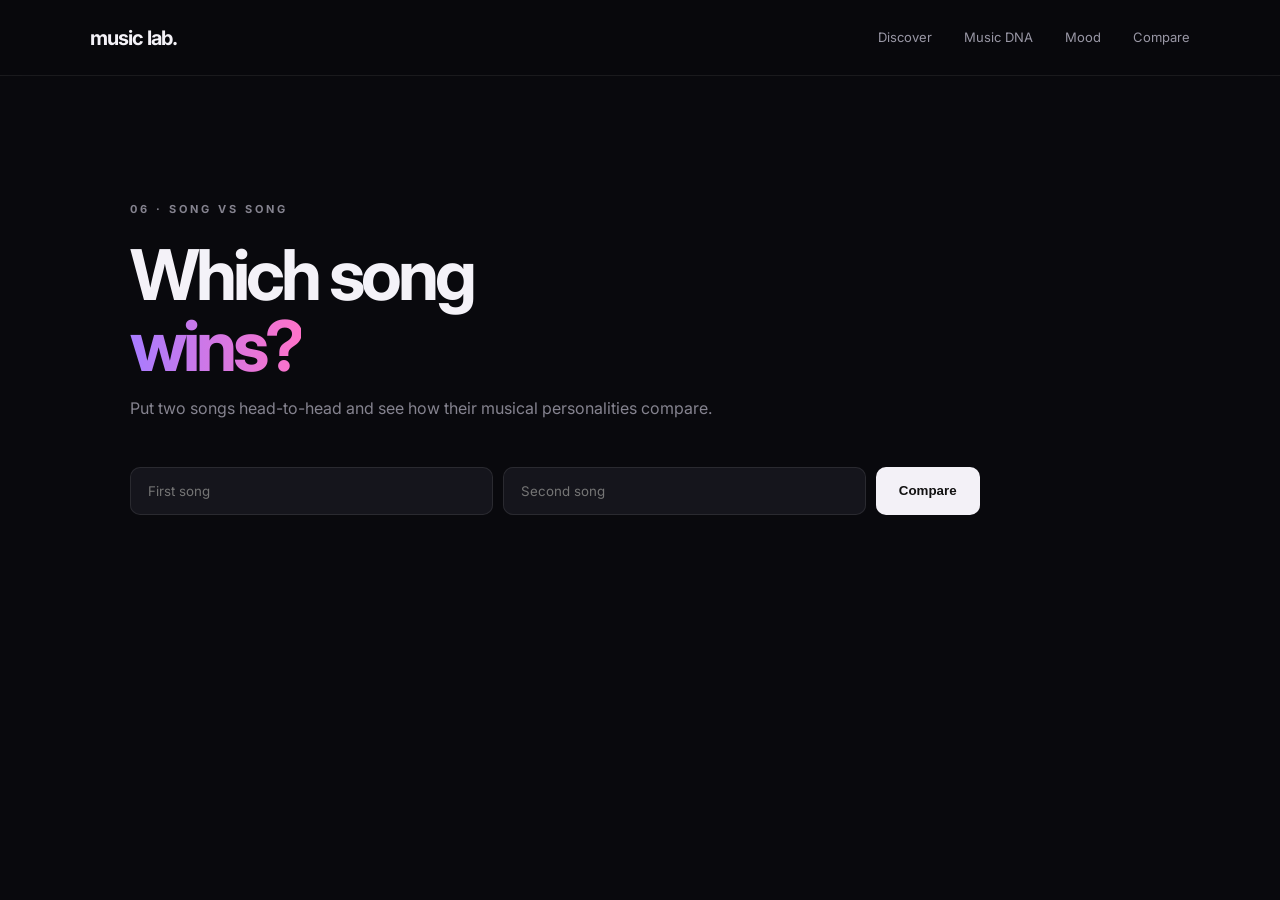
==== frontend/compare.html @ 69a94ea1 "first commit" ====
<!DOCTYPE html>
<html lang="en">
<head>
<meta charset="UTF-8">
<meta name="viewport" content="width=device-width,initial-scale=1">
<title>Song vs Song · Music Lab</title>
<link rel="preconnect" href="https://fonts.googleapis.com">
<link rel="preconnect" href="https://fonts.gstatic.com" crossorigin>
<link href="https://fonts.googleapis.com/css2?family=Inter:wght@400;500;600;700;800&display=swap" rel="stylesheet">
<link rel="stylesheet" href="styles.css">
</head>
<body>

<nav class="navbar">
<a href="index.html" class="logo">music lab.</a>
<div class="nav-links">
<a href="recommendations.html">Discover</a>
<a href="dna.html">Music DNA</a>
<a href="mood.html">Mood</a>
<a href="compare.html">Compare</a>
</div>
</nav>

<main>
<section class="compare-section">
<div class="page-header">
<p class="eyebrow">06 · SONG VS SONG</p>
<h1>Which song<br><span>wins?</span></h1>
<p>Put two songs head-to-head and see how their musical personalities compare.</p>
</div>

<div class="compare-inputs">
<input id="song1" type="text" placeholder="First song">
<input id="song2" type="text" placeholder="Second song">
<button onclick="compareSongs()">Compare</button>
</div>

<div id="compareResults" class="compare-result"></div>
</section>
</main>

<script src="script.js"></script>
</body>
</html>
---- frontend/styles.css ----
*{margin:0;padding:0;box-sizing:border-box}
html{scroll-behavior:smooth}
body{font-family:Inter,Arial,sans-serif;background:#09090d;color:#f4f2f8;line-height:1.6}
a{text-decoration:none;color:inherit}
.navbar{height:76px;display:flex;align-items:center;justify-content:space-between;padding:0 7%;border-bottom:1px solid rgba(255,255,255,.07);position:sticky;top:0;background:rgba(9,9,13,.88);backdrop-filter:blur(20px);z-index:10}
.logo{font-size:20px;font-weight:700;letter-spacing:-1px}
.nav-links{display:flex;gap:32px;font-size:13px;color:#9997a5}
.nav-links a:hover{color:#fff}
.hero{min-height:700px;padding:100px 7%;display:flex;align-items:center;justify-content:space-between;overflow:hidden}
.hero-content{max-width:680px}
.eyebrow{font-size:11px;letter-spacing:3px;color:#a77cff;font-weight:700;margin-bottom:20px}
h1{font-size:clamp(48px,7vw,86px);line-height:1.02;letter-spacing:-5px}
h1 span,h2 span{background:linear-gradient(90deg,#a77cff,#ff72c9);-webkit-background-clip:text;color:transparent}
.hero-text{max-width:560px;color:#92909d;margin:28px 0;font-size:16px}
.hero-button,.primary-btn{display:inline-flex;padding:13px 21px;border-radius:10px;background:#f4f2f8;color:#111;font-size:13px;font-weight:700;transition:.2s}
.hero-button:hover,.primary-btn:hover{transform:translateY(-2px)}
.hero-visual{width:420px;height:420px;position:relative;display:flex;align-items:center;justify-content:center}
.music-circle{width:190px;height:190px;border-radius:50%;background:linear-gradient(135deg,#a77cff,#ff72c9);display:flex;align-items:center;justify-content:center;box-shadow:0 0 100px rgba(167,124,255,.3)}
.circle-inner{width:145px;height:145px;border-radius:50%;background:#111117;display:flex;align-items:center;justify-content:center;font-size:60px}
.orbit{position:absolute;border:1px solid rgba(167,124,255,.25);border-radius:50%}
.orbit-one{width:310px;height:310px}
.orbit-two{width:410px;height:410px}
.floating-card{position:absolute;background:#17171e;border:1px solid rgba(255,255,255,.09);padding:9px 14px;border-radius:9px;font-size:11px;color:#c6c3d0}
.card-one{top:60px;right:0}
.card-two{bottom:75px;left:0}
.card-three{bottom:25px;right:20px}
.stats{display:grid;grid-template-columns:repeat(4,1fr);border-top:1px solid rgba(255,255,255,.07);border-bottom:1px solid rgba(255,255,255,.07);padding:28px 7%}
.stat{display:flex;flex-direction:column;align-items:center}
.stat strong{font-size:26px}
.stat span{font-size:11px;color:#777580}
.features,.discover,.dna-section,.mood-section,.gems-section,.evolution-section,.compare-section,.about{padding:110px 7%}
.section-heading{max-width:700px;margin-bottom:50px}
.section-heading h2,h2{font-size:clamp(32px,4vw,52px);letter-spacing:-2px;line-height:1.1}
.section-heading>p:last-child,.about>p:last-child{color:#85838f;margin-top:15px}
.feature-grid{display:grid;grid-template-columns:repeat(3,1fr);gap:14px}
.feature-card{padding:28px;border:1px solid rgba(255,255,255,.07);background:#0f0f15;border-radius:15px;min-height:230px;transition:.25s}
.feature-card:hover{transform:translateY(-5px);border-color:rgba(167,124,255,.35)}
.feature-number{font-size:11px;color:#686672}
.feature-icon{font-size:25px;margin:30px 0 12px;color:#b184ff}
.feature-card h3{font-size:16px}
.feature-card p{font-size:13px;color:#7e7c88;margin-top:8px}
.discover{background:#0d0d13}
.discover-box{max-width:900px;margin:auto}
.discover-box>p{color:#83818e;margin:12px 0 30px}
.search-box,.compare-inputs{display:flex;gap:10px}
.search-box input,.compare-inputs input{flex:1;background:#15151c;border:1px solid rgba(255,255,255,.09);border-radius:10px;padding:15px 17px;color:#fff;outline:none;font-family:inherit}
.search-box input:focus,.compare-inputs input:focus{border-color:#9d73ff}
.search-box button,.compare-inputs button,.mood-buttons button{border:0;background:#f3f1f7;color:#111;border-radius:10px;padding:0 23px;font-weight:700;cursor:pointer}
.results{margin-top:30px}
.result{display:flex;align-items:center;justify-content:space-between;padding:19px 5px;border-bottom:1px solid rgba(255,255,255,.07)}
.result:hover{background:rgba(255,255,255,.025);padding-left:12px;padding-right:12px;border-radius:9px}
.result strong{display:block;font-size:14px}
.result-info span{font-size:12px;color:#777580}
.result-score{color:#a77cff;font-size:12px;font-weight:700}
.dna-section{background:#0a0a0f}
.dna-search{display:flex;gap:10px;max-width:700px;margin:30px 0}
.dna-search input{flex:1;background:#15151c;border:1px solid rgba(255,255,255,.09);border-radius:10px;padding:15px;color:#fff}
.dna-search button{padding:0 23px;border:0;border-radius:10px;font-weight:700}
.dna-grid{display:grid;grid-template-columns:repeat(4,1fr);gap:12px;max-width:1000px}
.dna-card{background:#121219;border:1px solid rgba(255,255,255,.07);padding:22px;border-radius:13px}
.dna-card span{display:block;color:#777580;font-size:12px}
.dna-card strong{font-size:27px;display:block;margin:8px 0}
.dna-bar{height:4px;background:#292830;border-radius:5px;overflow:hidden}
.dna-bar div{height:100%;background:linear-gradient(90deg,#a77cff,#ff72c9)}
.mood-buttons{display:flex;flex-wrap:wrap;gap:10px;margin:35px 0}
.mood-buttons button{padding:12px 18px;cursor:pointer}
.mood-buttons button:hover{background:#a77cff;color:#fff}
.gems-section,.evolution-section,.compare-section{max-width:1200px;margin:auto}
.page-header{max-width:700px;margin-bottom:45px}
.page-header h1{font-size:clamp(42px,6vw,70px);letter-spacing:-4px}
.page-header p{color:#85838f;margin-top:15px}
.table{width:100%;border-collapse:collapse;margin-top:30px}
.table th,.table td{text-align:left;padding:16px;border-bottom:1px solid rgba(255,255,255,.07);font-size:13px}
.table th{color:#777580;font-size:11px;text-transform:uppercase;letter-spacing:1px}
.compare-inputs{max-width:850px;margin:30px 0}
.compare-result{margin-top:40px}
.compare-header{display:grid;grid-template-columns:1fr 1fr;gap:14px}
.compare-song{background:#121219;padding:25px;border-radius:14px;border:1px solid rgba(255,255,255,.07)}
.compare-song h3{font-size:20px}
.compare-song p{font-size:12px;color:#777580}
.compare-feature{margin:22px 0}
.compare-label{display:flex;justify-content:space-between;font-size:12px;margin-bottom:7px;color:#aaa8b4}
.compare-bars{display:grid;grid-template-columns:1fr 1fr;gap:5px}
.bar{height:7px;background:#292830;border-radius:5px;overflow:hidden}
.bar div{height:100%;background:linear-gradient(90deg,#a77cff,#ff72c9)}
.about{max-width:850px}
.about h2{margin-bottom:15px}
footer{border-top:1px solid rgba(255,255,255,.07);padding:30px 7%;display:flex;justify-content:space-between;color:#686672;font-size:11px}
@media(max-width:800px){.nav-links{display:none}.hero{padding-top:70px;min-height:auto;flex-direction:column;align-items:flex-start;gap:70px}.hero-visual{width:100%;height:330px}.music-circle{width:140px;height:140px}.circle-inner{width:105px;height:105px;font-size:45px}.orbit-one{width:230px;height:230px}.orbit-two{width:300px;height:300px}.stats{grid-template-columns:repeat(2,1fr);gap:25px}.feature-grid{grid-template-columns:1fr}.dna-grid{grid-template-columns:repeat(2,1fr)}.compare-header{grid-template-columns:1fr}.compare-inputs{flex-direction:column}.compare-inputs button{height:45px}.search-box{flex-direction:column}.search-box button{height:45px}.dna-search{flex-direction:column}.dna-search button{height:45px}footer{flex-direction:column;gap:10px}}
@media(max-width:480px){h1{letter-spacing:-3px}.features,.discover,.dna-section,.mood-section,.gems-section,.evolution-section,.compare-section,.about{padding:75px 6%}.dna-grid{grid-template-columns:1fr}.floating-card{font-size:9px}.card-one{right:0}.card-two{left:0}}
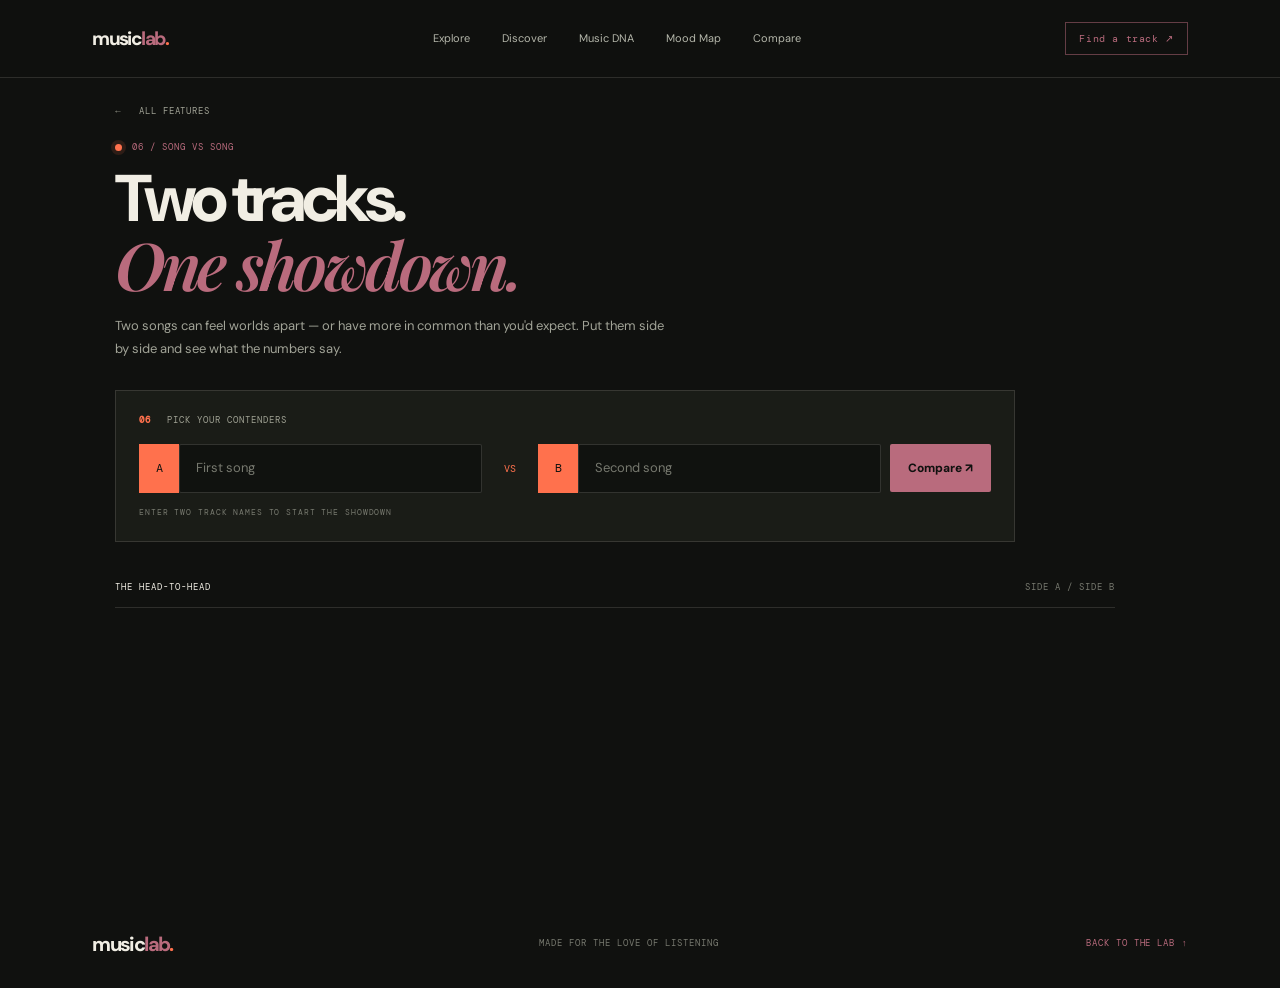
==== commit a2d83dec: "Fix CORS and update Music Lab frontend" ====
--- a/frontend/compare.html
+++ b/frontend/compare.html
@@ -3,42 +3,54 @@
 <head>
 <meta charset="UTF-8">
 <meta name="viewport" content="width=device-width,initial-scale=1">
+<meta name="theme-color" content="#10110f">
 <title>Song vs Song · Music Lab</title>
 <link rel="preconnect" href="https://fonts.googleapis.com">
 <link rel="preconnect" href="https://fonts.gstatic.com" crossorigin>
-<link href="https://fonts.googleapis.com/css2?family=Inter:wght@400;500;600;700;800&display=swap" rel="stylesheet">
+<link href="https://fonts.googleapis.com/css2?family=DM+Mono:wght@400;500&family=DM+Sans:wght@400;500;600;700;800&family=Playfair+Display:ital,wght@0,600;0,700;1,600&display=swap" rel="stylesheet">
 <link rel="stylesheet" href="styles.css">
 </head>
 <body>
-
 <nav class="navbar">
-<a href="index.html" class="logo">music lab.</a>
+<a class="logo" href="index.html">music<span>lab</span><i>.</i></a>
 <div class="nav-links">
+<a href="index.html#features">Explore</a>
 <a href="recommendations.html">Discover</a>
 <a href="dna.html">Music DNA</a>
-<a href="mood.html">Mood</a>
+<a href="mood.html">Mood Map</a>
 <a href="compare.html">Compare</a>
 </div>
+<a class="nav-cta" href="recommendations.html">Find a track ↗</a>
 </nav>
-
 <main>
-<section class="compare-section">
-<div class="page-header">
-<p class="eyebrow">06 · SONG VS SONG</p>
-<h1>Which song<br><span>wins?</span></h1>
-<p>Put two songs head-to-head and see how their musical personalities compare.</p>
+<section class="tool-page">
+<a class="back-link" href="index.html#features">← &nbsp; ALL FEATURES</a>
+<header class="page-header">
+<p class="eyebrow"><i></i>06 / SONG VS SONG</p>
+<h1>Two tracks.<br><em>One showdown.</em></h1>
+<p class="page-intro">Two songs can feel worlds apart — or have more in common than you'd expect. Put them side by side and see what the numbers say.</p>
+</header>
+<div class="tool-panel">
+<div class="panel-label"><b>06</b> PICK YOUR CONTENDERS</div>
+<div class="compare-inputs">
+<div class="compare-input-wrap"><span>A</span><input id="song1" placeholder="First song"></div>
+<strong>VS</strong>
+<div class="compare-input-wrap"><span>B</span><input id="song2" placeholder="Second song"></div>
+<button class="button lime" onclick="compareSongs()">Compare ↗</button>
 </div>
-
-<div class="compare-inputs">
-<input id="song1" type="text" placeholder="First song">
-<input id="song2" type="text" placeholder="Second song">
-<button onclick="compareSongs()">Compare</button>
+<p class="hint">ENTER TWO TRACK NAMES TO START THE SHOWDOWN</p>
 </div>
-
+<div class="results-wrap">
+<div class="results-heading"><span>THE HEAD-TO-HEAD</span><span class="mono">SIDE A / SIDE B</span></div>
 <div id="compareResults" class="compare-result"></div>
+</div>
 </section>
 </main>
-
+<footer class="site-footer">
+<a class="footer-brand" href="index.html">music<span>lab</span><i>.</i></a>
+<span>MADE FOR THE LOVE OF LISTENING</span>
+<a href="index.html#features">BACK TO THE LAB ↑</a>
+</footer>
 <script src="script.js"></script>
 </body>
 </html>
--- a/frontend/styles.css
+++ b/frontend/styles.css
@@ -1,90 +1,1529 @@
-*{margin:0;padding:0;box-sizing:border-box}
-html{scroll-behavior:smooth}
-body{font-family:Inter,Arial,sans-serif;background:#09090d;color:#f4f2f8;line-height:1.6}
-a{text-decoration:none;color:inherit}
-.navbar{height:76px;display:flex;align-items:center;justify-content:space-between;padding:0 7%;border-bottom:1px solid rgba(255,255,255,.07);position:sticky;top:0;background:rgba(9,9,13,.88);backdrop-filter:blur(20px);z-index:10}
-.logo{font-size:20px;font-weight:700;letter-spacing:-1px}
-.nav-links{display:flex;gap:32px;font-size:13px;color:#9997a5}
-.nav-links a:hover{color:#fff}
-.hero{min-height:700px;padding:100px 7%;display:flex;align-items:center;justify-content:space-between;overflow:hidden}
-.hero-content{max-width:680px}
-.eyebrow{font-size:11px;letter-spacing:3px;color:#a77cff;font-weight:700;margin-bottom:20px}
-h1{font-size:clamp(48px,7vw,86px);line-height:1.02;letter-spacing:-5px}
-h1 span,h2 span{background:linear-gradient(90deg,#a77cff,#ff72c9);-webkit-background-clip:text;color:transparent}
-.hero-text{max-width:560px;color:#92909d;margin:28px 0;font-size:16px}
-.hero-button,.primary-btn{display:inline-flex;padding:13px 21px;border-radius:10px;background:#f4f2f8;color:#111;font-size:13px;font-weight:700;transition:.2s}
-.hero-button:hover,.primary-btn:hover{transform:translateY(-2px)}
-.hero-visual{width:420px;height:420px;position:relative;display:flex;align-items:center;justify-content:center}
-.music-circle{width:190px;height:190px;border-radius:50%;background:linear-gradient(135deg,#a77cff,#ff72c9);display:flex;align-items:center;justify-content:center;box-shadow:0 0 100px rgba(167,124,255,.3)}
-.circle-inner{width:145px;height:145px;border-radius:50%;background:#111117;display:flex;align-items:center;justify-content:center;font-size:60px}
-.orbit{position:absolute;border:1px solid rgba(167,124,255,.25);border-radius:50%}
-.orbit-one{width:310px;height:310px}
-.orbit-two{width:410px;height:410px}
-.floating-card{position:absolute;background:#17171e;border:1px solid rgba(255,255,255,.09);padding:9px 14px;border-radius:9px;font-size:11px;color:#c6c3d0}
-.card-one{top:60px;right:0}
-.card-two{bottom:75px;left:0}
-.card-three{bottom:25px;right:20px}
-.stats{display:grid;grid-template-columns:repeat(4,1fr);border-top:1px solid rgba(255,255,255,.07);border-bottom:1px solid rgba(255,255,255,.07);padding:28px 7%}
-.stat{display:flex;flex-direction:column;align-items:center}
-.stat strong{font-size:26px}
-.stat span{font-size:11px;color:#777580}
-.features,.discover,.dna-section,.mood-section,.gems-section,.evolution-section,.compare-section,.about{padding:110px 7%}
-.section-heading{max-width:700px;margin-bottom:50px}
-.section-heading h2,h2{font-size:clamp(32px,4vw,52px);letter-spacing:-2px;line-height:1.1}
-.section-heading>p:last-child,.about>p:last-child{color:#85838f;margin-top:15px}
-.feature-grid{display:grid;grid-template-columns:repeat(3,1fr);gap:14px}
-.feature-card{padding:28px;border:1px solid rgba(255,255,255,.07);background:#0f0f15;border-radius:15px;min-height:230px;transition:.25s}
-.feature-card:hover{transform:translateY(-5px);border-color:rgba(167,124,255,.35)}
-.feature-number{font-size:11px;color:#686672}
-.feature-icon{font-size:25px;margin:30px 0 12px;color:#b184ff}
-.feature-card h3{font-size:16px}
-.feature-card p{font-size:13px;color:#7e7c88;margin-top:8px}
-.discover{background:#0d0d13}
-.discover-box{max-width:900px;margin:auto}
-.discover-box>p{color:#83818e;margin:12px 0 30px}
-.search-box,.compare-inputs{display:flex;gap:10px}
-.search-box input,.compare-inputs input{flex:1;background:#15151c;border:1px solid rgba(255,255,255,.09);border-radius:10px;padding:15px 17px;color:#fff;outline:none;font-family:inherit}
-.search-box input:focus,.compare-inputs input:focus{border-color:#9d73ff}
-.search-box button,.compare-inputs button,.mood-buttons button{border:0;background:#f3f1f7;color:#111;border-radius:10px;padding:0 23px;font-weight:700;cursor:pointer}
-.results{margin-top:30px}
-.result{display:flex;align-items:center;justify-content:space-between;padding:19px 5px;border-bottom:1px solid rgba(255,255,255,.07)}
-.result:hover{background:rgba(255,255,255,.025);padding-left:12px;padding-right:12px;border-radius:9px}
-.result strong{display:block;font-size:14px}
-.result-info span{font-size:12px;color:#777580}
-.result-score{color:#a77cff;font-size:12px;font-weight:700}
-.dna-section{background:#0a0a0f}
-.dna-search{display:flex;gap:10px;max-width:700px;margin:30px 0}
-.dna-search input{flex:1;background:#15151c;border:1px solid rgba(255,255,255,.09);border-radius:10px;padding:15px;color:#fff}
-.dna-search button{padding:0 23px;border:0;border-radius:10px;font-weight:700}
-.dna-grid{display:grid;grid-template-columns:repeat(4,1fr);gap:12px;max-width:1000px}
-.dna-card{background:#121219;border:1px solid rgba(255,255,255,.07);padding:22px;border-radius:13px}
-.dna-card span{display:block;color:#777580;font-size:12px}
-.dna-card strong{font-size:27px;display:block;margin:8px 0}
-.dna-bar{height:4px;background:#292830;border-radius:5px;overflow:hidden}
-.dna-bar div{height:100%;background:linear-gradient(90deg,#a77cff,#ff72c9)}
-.mood-buttons{display:flex;flex-wrap:wrap;gap:10px;margin:35px 0}
-.mood-buttons button{padding:12px 18px;cursor:pointer}
-.mood-buttons button:hover{background:#a77cff;color:#fff}
-.gems-section,.evolution-section,.compare-section{max-width:1200px;margin:auto}
-.page-header{max-width:700px;margin-bottom:45px}
-.page-header h1{font-size:clamp(42px,6vw,70px);letter-spacing:-4px}
-.page-header p{color:#85838f;margin-top:15px}
-.table{width:100%;border-collapse:collapse;margin-top:30px}
-.table th,.table td{text-align:left;padding:16px;border-bottom:1px solid rgba(255,255,255,.07);font-size:13px}
-.table th{color:#777580;font-size:11px;text-transform:uppercase;letter-spacing:1px}
-.compare-inputs{max-width:850px;margin:30px 0}
-.compare-result{margin-top:40px}
-.compare-header{display:grid;grid-template-columns:1fr 1fr;gap:14px}
-.compare-song{background:#121219;padding:25px;border-radius:14px;border:1px solid rgba(255,255,255,.07)}
-.compare-song h3{font-size:20px}
-.compare-song p{font-size:12px;color:#777580}
-.compare-feature{margin:22px 0}
-.compare-label{display:flex;justify-content:space-between;font-size:12px;margin-bottom:7px;color:#aaa8b4}
-.compare-bars{display:grid;grid-template-columns:1fr 1fr;gap:5px}
-.bar{height:7px;background:#292830;border-radius:5px;overflow:hidden}
-.bar div{height:100%;background:linear-gradient(90deg,#a77cff,#ff72c9)}
-.about{max-width:850px}
-.about h2{margin-bottom:15px}
-footer{border-top:1px solid rgba(255,255,255,.07);padding:30px 7%;display:flex;justify-content:space-between;color:#686672;font-size:11px}
-@media(max-width:800px){.nav-links{display:none}.hero{padding-top:70px;min-height:auto;flex-direction:column;align-items:flex-start;gap:70px}.hero-visual{width:100%;height:330px}.music-circle{width:140px;height:140px}.circle-inner{width:105px;height:105px;font-size:45px}.orbit-one{width:230px;height:230px}.orbit-two{width:300px;height:300px}.stats{grid-template-columns:repeat(2,1fr);gap:25px}.feature-grid{grid-template-columns:1fr}.dna-grid{grid-template-columns:repeat(2,1fr)}.compare-header{grid-template-columns:1fr}.compare-inputs{flex-direction:column}.compare-inputs button{height:45px}.search-box{flex-direction:column}.search-box button{height:45px}.dna-search{flex-direction:column}.dna-search button{height:45px}footer{flex-direction:column;gap:10px}}
-@media(max-width:480px){h1{letter-spacing:-3px}.features,.discover,.dna-section,.mood-section,.gems-section,.evolution-section,.compare-section,.about{padding:75px 6%}.dna-grid{grid-template-columns:1fr}.floating-card{font-size:9px}.card-one{right:0}.card-two{left:0}}+/* MUSIC LAB — indie editorial / record-store visual system */
+
+:root {
+    --ink: #10110f;
+    --panel: #1a1c17;
+    --paper: #f1eee4;
+    --lime: #b96b7d;
+    --orange: #ff714d;
+    --line: rgba(241,238,228,.13);
+    --mono: "DM Mono", monospace;
+    --sans: "DM Sans", sans-serif;
+    --serif: "Playfair Display", Georgia, serif;
+}
+
+* {
+    box-sizing: border-box;
+    margin: 0;
+    padding: 0;
+}
+
+html {
+    scroll-behavior: smooth;
+}
+
+body {
+    background: var(--ink);
+    color: var(--paper);
+    font-family: var(--sans);
+    font-size: 14px;
+    line-height: 1.55;
+}
+
+a {
+    color: inherit;
+    text-decoration: none;
+}
+
+button,
+input {
+    font: inherit;
+}
+
+button {
+    cursor: pointer;
+}
+
+.navbar {
+    height: 78px;
+    padding: 0 7.2%;
+    display: flex;
+    align-items: center;
+    justify-content: space-between;
+    border-bottom: 1px solid var(--line);
+    position: sticky;
+    top: 0;
+    z-index: 20;
+    background: #10110ff2;
+    backdrop-filter: blur(16px);
+}
+
+.logo,
+.footer-brand {
+    font-size: 19px;
+    font-weight: 800;
+    letter-spacing: -1.6px;
+}
+
+.logo span,
+.footer-brand span {
+    color: var(--lime);
+}
+
+.logo i,
+.footer-brand i {
+    color: var(--orange);
+    font-style: normal;
+}
+
+.nav-links {
+    display: flex;
+    gap: clamp(16px,2.5vw,36px);
+    font-size: 11px;
+    color: #b4b6aa;
+}
+
+.nav-links a:hover {
+    color: var(--lime);
+}
+
+.nav-cta {
+    border: 1px solid #b96b7d80;
+    color: var(--lime);
+    padding: 9px 13px;
+    font: 10px var(--mono);
+    letter-spacing: .06em;
+}
+
+.eyebrow,
+.mono,
+.panel-label,
+.hint,
+.results-heading,
+.site-footer,
+.card-top,
+.hero-footnote,
+.art-note,
+.hero-index,
+.manifesto-foot {
+    font-family: var(--mono);
+    font-size: 9px;
+    letter-spacing: .11em;
+}
+
+.eyebrow {
+    color: var(--lime);
+    display: flex;
+    align-items: center;
+    gap: 10px;
+    margin-bottom: 23px;
+}
+
+.eyebrow i {
+    width: 7px;
+    height: 7px;
+    background: var(--orange);
+    border-radius: 50%;
+    box-shadow: 0 0 0 4px #ff714d20;
+}
+
+/* HERO */
+
+.hero {
+    min-height: 650px;
+    padding: 82px 9% 70px;
+    display: grid;
+    grid-template-columns: 1.05fr .95fr;
+    align-items: center;
+    position: relative;
+    overflow: hidden;
+}
+
+.hero-copy {
+    max-width: 610px;
+    position: relative;
+    z-index: 2;
+}
+
+.hero h1 {
+    font-size: clamp(48px,6.2vw,78px);
+    line-height: .94;
+    letter-spacing: -.075em;
+    font-weight: 800;
+}
+
+.hero h1 em,
+.page-header h1 em,
+.section-heading h2 em,
+.manifesto p em {
+    font-family: var(--serif);
+    font-weight: 600;
+    color: var(--lime);
+    letter-spacing: -.055em;
+}
+
+.hero-text {
+    max-width: 465px;
+    color: #a6a99d;
+    font-size: 13px;
+    line-height: 1.8;
+    margin: 26px 0 29px;
+}
+
+.hero-actions {
+    display: flex;
+    align-items: center;
+    gap: 25px;
+    flex-wrap: wrap;
+}
+
+.button {
+    border: 0;
+    display: inline-flex;
+    align-items: center;
+    justify-content: center;
+    gap: 22px;
+    min-height: 48px;
+    padding: 0 18px;
+    font-size: 12px;
+    font-weight: 800;
+    border-radius: 2px;
+    transition: transform .2s, background .2s;
+}
+
+.button:hover {
+    transform: translateY(-3px);
+}
+
+.lime {
+    background: var(--lime);
+    color: var(--ink);
+}
+
+.lime:hover {
+    background: #cb8795;
+}
+
+.text-link {
+    font-size: 12px;
+    color: #c3c5b9;
+}
+
+.text-link:hover {
+    color: var(--lime);
+}
+
+.hero-footnote {
+    color: #777a6f;
+    margin-top: 54px;
+}
+
+/* VINYL ART */
+
+.hero-art {
+    min-height: 450px;
+    position: relative;
+    display: flex;
+    align-items: center;
+    justify-content: center;
+}
+
+.record-glow {
+    position: absolute;
+    width: 300px;
+    height: 300px;
+    border-radius: 50%;
+    background: var(--lime);
+    opacity: .08;
+    filter: blur(65px);
+}
+
+.vinyl {
+    width: min(34vw,385px);
+    aspect-ratio: 1;
+    border-radius: 50%;
+    background: repeating-radial-gradient(
+        circle,
+        #252820 0 2px,
+        #11130f 3px 5px,
+        #292c24 6px 7px
+    );
+    border: 1px solid #383b31;
+    box-shadow: 18px 25px #0004,0 30px 90px #0008;
+    display: grid;
+    place-items: center;
+    position: relative;
+    transform: rotate(-17deg);
+}
+
+.vinyl:before {
+    content: "";
+    position: absolute;
+    inset: 10%;
+    border: 1px solid #f1eee412;
+    border-radius: 50%;
+}
+
+.vinyl-label {
+    width: 36%;
+    aspect-ratio: 1;
+    border-radius: 50%;
+    background: var(--orange);
+    color: var(--ink);
+    display: flex;
+    flex-direction: column;
+    align-items: center;
+    justify-content: center;
+    transform: rotate(17deg);
+}
+
+.vinyl-label b {
+    font-size: 42px;
+    letter-spacing: -5px;
+}
+
+.vinyl-label small {
+    font: 8px var(--mono);
+    letter-spacing: .12em;
+}
+
+.hole {
+    position: absolute;
+    width: 9px;
+    height: 9px;
+    border-radius: 50%;
+    background: var(--ink);
+    border: 2px solid #f1eee488;
+}
+
+.art-note {
+    position: absolute;
+    color: #929589;
+}
+
+.note-top {
+    top: 37px;
+    left: 4%;
+}
+
+.note-bottom {
+    bottom: 25px;
+    right: 2%;
+}
+
+.sticker {
+    position: absolute;
+    display: grid;
+    place-content: center;
+    text-align: center;
+    font-weight: 800;
+    line-height: .98;
+    transform: rotate(9deg);
+}
+
+.orange-sticker {
+    width: 86px;
+    height: 86px;
+    border-radius: 50%;
+    background: var(--orange);
+    color: var(--ink);
+    font-size: 14px;
+    top: 13%;
+    right: 4%;
+}
+
+.cream-sticker {
+    width: 76px;
+    height: 76px;
+    border-radius: 50%;
+    background: var(--paper);
+    color: var(--ink);
+    font-size: 16px;
+    bottom: 14%;
+    left: 1%;
+    transform: rotate(-12deg);
+}
+
+.cream-sticker small {
+    font: 8px var(--mono);
+    margin-top: 4px;
+}
+
+.wave {
+    position: absolute;
+    bottom: 14%;
+    right: 3%;
+    display: flex;
+    align-items: center;
+    gap: 4px;
+    transform: rotate(-10deg);
+}
+
+.wave i {
+    width: 3px;
+    height: 16px;
+    background: var(--lime);
+    opacity: .75;
+}
+
+.wave i:nth-child(3n) {
+    height: 30px;
+}
+
+.wave i:nth-child(4n) {
+    height: 22px;
+}
+
+.wave i:nth-child(5n) {
+    height: 38px;
+}
+
+.hero-index {
+    position: absolute;
+    bottom: 25px;
+    left: 9%;
+    color: #77796f;
+}
+
+/* TICKER AND STATS */
+
+.ticker {
+    overflow: hidden;
+    white-space: nowrap;
+    text-align: center;
+    border-block: 1px solid var(--line);
+    padding: 13px;
+    color: #aaa99e;
+    font: 10px var(--mono);
+    letter-spacing: .13em;
+}
+
+.ticker b {
+    color: var(--orange);
+    padding: 0 23px;
+}
+
+.stats {
+    padding: 39px 9%;
+    display: grid;
+    grid-template-columns: 1.3fr repeat(4,1fr);
+    gap: 18px;
+    align-items: center;
+    border-bottom: 1px solid var(--line);
+}
+
+.stats-intro .eyebrow {
+    margin-bottom: 8px;
+}
+
+.stats-intro p {
+    font: 18px/1.2 var(--serif);
+}
+
+.stat {
+    border-left: 1px solid var(--line);
+    padding-left: 22px;
+}
+
+.stat strong {
+    font-size: 34px;
+    letter-spacing: -2px;
+    line-height: 1.1;
+}
+
+.stat strong span {
+    color: var(--lime);
+    font-size: 20px;
+}
+
+.stat small {
+    display: block;
+    color: #85877c;
+    font: 9px var(--mono);
+    margin-top: 7px;
+}
+
+/* FEATURES */
+
+.features-section {
+    padding: 96px 9% 110px;
+}
+
+.section-top {
+    display: flex;
+    justify-content: space-between;
+    border-bottom: 1px solid var(--line);
+    padding-bottom: 16px;
+}
+
+.section-top .eyebrow {
+    margin: 0;
+}
+
+.mono {
+    color: #77796f;
+}
+
+.section-heading {
+    display: flex;
+    justify-content: space-between;
+    align-items: end;
+    gap: 30px;
+    margin: 35px 0 42px;
+}
+
+.section-heading h2 {
+    font-size: clamp(34px,4.7vw,56px);
+    line-height: .98;
+    letter-spacing: -.065em;
+}
+
+.section-heading p {
+    max-width: 300px;
+    color: #999b90;
+    font-size: 13px;
+}
+
+.feature-grid {
+    display: grid;
+    grid-template-columns: repeat(3,1fr);
+    gap: 14px;
+}
+
+.feature-card {
+    background: #1a1c17;
+    border: 1px solid var(--line);
+    padding: 16px;
+    min-width: 0;
+    transition: .25s;
+}
+
+.feature-card:hover {
+    transform: translateY(-5px);
+    border-color: #b96b7d88;
+}
+
+.card-top {
+    display: flex;
+    justify-content: space-between;
+    color: #929589;
+}
+
+.card-top b {
+    color: var(--lime);
+    font-size: 15px;
+}
+
+.feature-art {
+    height: 180px;
+    margin: 17px 0;
+    position: relative;
+    display: flex;
+    align-items: center;
+    justify-content: center;
+    overflow: hidden;
+}
+
+.feature-art > span {
+    position: absolute;
+    left: 15px;
+    bottom: 14px;
+    font: 10px/1.1 var(--mono);
+    letter-spacing: .06em;
+    color: var(--ink);
+}
+
+.discover-art {
+    background: #e7d7bd;
+}
+
+.mini-record {
+    width: 145px;
+    height: 145px;
+    border-radius: 50%;
+    background: repeating-radial-gradient(
+        circle,
+        #22251f 0 2px,
+        #35382f 3px 5px
+    );
+    box-shadow: 10px 10px #0002;
+}
+
+.mini-record:after {
+    content: "ML";
+    display: grid;
+    place-items: center;
+    position: absolute;
+    width: 48px;
+    height: 48px;
+    border-radius: 50%;
+    background: var(--orange);
+    color: var(--ink);
+    font-weight: 800;
+    top: 50%;
+    left: 50%;
+    transform: translate(-50%,-50%);
+}
+
+.dna-art {
+    background: #c9d2b1;
+}
+
+.dna-orbit {
+    width: 140px;
+    height: 140px;
+    border: 1px solid #303b2b;
+    border-radius: 50%;
+    box-shadow: 0 0 0 17px #10110f0c,0 0 0 35px #10110f0c;
+    display: grid;
+    place-items: center;
+    font-size: 49px;
+    color: #293325;
+}
+
+.dna-art > span {
+    left: auto;
+    right: 13px;
+    text-align: right;
+}
+
+.mood-art {
+    background: #f3a17f;
+}
+
+.sun {
+    width: 125px;
+    height: 125px;
+    border-radius: 50%;
+    background: #f4d76c;
+    box-shadow: 0 0 0 17px #f4d76c33,0 0 0 35px #f4d76c22;
+}
+
+.mood-art > span {
+    font: italic 27px/.9 var(--serif);
+    top: 14px;
+    bottom: auto;
+}
+
+.gems-art {
+    background: #d7d6c8;
+}
+
+.gems-art > b {
+    font-size: 125px;
+    color: #f36b4d;
+    text-shadow: 7px 8px #2c3027;
+    transform: rotate(15deg);
+}
+
+.gems-art > span {
+    left: auto;
+    right: 13px;
+    text-align: right;
+}
+
+.evolution-art {
+    background: #9eb4dc;
+}
+
+.bars {
+    display: flex;
+    align-items: center;
+    gap: 8px;
+    height: 100px;
+}
+
+.bars i {
+    width: 12px;
+    background: #202a3c;
+    height: 35%;
+}
+
+.bars i:nth-child(2n) {
+    height: 80%;
+}
+
+.bars i:nth-child(3n) {
+    height: 55%;
+}
+
+.bars i:nth-child(4n) {
+    height: 100%;
+}
+
+.evolution-art > span {
+    color: #202a3c;
+}
+
+.compare-art {
+    background: #e8c5a4;
+}
+
+.compare-art b {
+    width: 105px;
+    height: 105px;
+    border-radius: 50%;
+    display: grid;
+    place-items: center;
+    font: 700 30px var(--serif);
+    color: var(--ink);
+    border: 9px double #10110f44;
+}
+
+.compare-art b:first-child {
+    background: var(--lime);
+    transform: translateX(13px) rotate(-15deg);
+}
+
+.compare-art b:nth-child(2) {
+    background: var(--orange);
+    transform: translateX(-13px) rotate(15deg);
+}
+
+.compare-art > span {
+    position: absolute;
+    background: var(--ink);
+    color: var(--paper);
+    padding: 7px;
+    border-radius: 50%;
+    font: 10px var(--mono);
+}
+
+.feature-card h3 {
+    font-size: 14px;
+}
+
+.feature-card p {
+    font-size: 10px;
+    color: #999b90;
+    line-height: 1.6;
+    margin-top: 5px;
+    max-width: 270px;
+}
+
+/* HOMEPAGE MANIFESTO */
+
+.manifesto {
+    background: var(--lime);
+    color: var(--ink);
+    padding: 75px 9% 28px;
+}
+
+.quote-mark {
+    font: 90px/.6 var(--serif);
+    color: var(--orange);
+}
+
+.manifesto p {
+    font-size: clamp(34px,5.2vw,58px);
+    font-weight: 800;
+    line-height: .98;
+    letter-spacing: -.07em;
+    margin: 24px 0 65px;
+}
+
+.manifesto p em {
+    color: #f1eee4;
+}
+
+.manifesto-foot {
+    display: flex;
+    justify-content: space-between;
+    border-top: 1px solid #10110f33;
+    padding-top: 15px;
+}
+
+/* FOOTER */
+
+.site-footer {
+    min-height: 88px;
+    padding: 24px 7.2%;
+    display: flex;
+    justify-content: space-between;
+    align-items: center;
+    gap: 18px;
+    color: #77796f;
+    font-size: 9px;
+}
+
+.footer-brand {
+    font: 800 20px var(--sans);
+    color: var(--paper);
+}
+
+.site-footer > a:last-child {
+    color: var(--lime);
+}
+
+/* FEATURE PAGE HEADERS */
+
+.tool-page {
+    padding: 20px 9% 95px;
+    min-height: calc(100vh - 78px);
+}
+
+.back-link {
+    display: inline-block;
+    color: #a0a295;
+    font: 9px var(--mono);
+    letter-spacing: .1em;
+    padding: 7px 0;
+    margin-bottom: 17px;
+}
+
+.back-link:hover {
+    color: var(--lime);
+}
+
+.page-header {
+    max-width: 780px;
+    margin-bottom: 29px;
+}
+
+.page-header .eyebrow {
+    margin-bottom: 12px;
+}
+
+.page-header h1 {
+    font-size: clamp(42px,5.6vw,66px);
+    line-height: .98;
+    letter-spacing: -.07em;
+    font-weight: 800;
+}
+
+.page-intro {
+    max-width: 550px;
+    color: #a1a397;
+    font-size: 13px;
+    line-height: 1.75;
+    margin-top: 14px;
+}
+
+/* INPUT PANELS */
+
+.tool-panel,
+.mood-picker,
+.action-panel {
+    background: var(--panel);
+    border: 1px solid var(--line);
+    padding: 23px;
+    max-width: 900px;
+}
+
+.panel-label {
+    color: #a0a294;
+    margin-bottom: 16px;
+}
+
+.panel-label b {
+    color: var(--orange);
+    margin-right: 10px;
+}
+
+.search-box {
+    display: flex;
+    gap: 10px;
+}
+
+.search-box input,
+.compare-input-wrap input {
+    flex: 1;
+    min-width: 0;
+    min-height: 49px;
+    background: #10120f;
+    border: 1px solid #f1eee426;
+    color: var(--paper);
+    outline: 0;
+    border-radius: 2px;
+    padding: 0 16px;
+    font-size: 13px;
+}
+
+.search-box input:focus,
+.compare-input-wrap input:focus {
+    border-color: var(--lime);
+}
+
+input::placeholder {
+    color: #77796f;
+}
+
+.hint {
+    color: #77796f;
+    margin-top: 13px;
+    font-size: 8px;
+}
+
+/* RESULTS */
+
+.results-wrap {
+    max-width: 1000px;
+    margin-top: 39px;
+}
+
+.results-heading {
+    display: flex;
+    justify-content: space-between;
+    align-items: center;
+    padding-bottom: 12px;
+    border-bottom: 1px solid var(--line);
+    color: var(--paper);
+    font-size: 9px;
+}
+
+.results {
+    margin-top: 7px;
+}
+
+.result {
+    display: grid;
+    grid-template-columns: 42px 1fr auto;
+    align-items: center;
+    gap: 12px;
+    padding: 15px 9px;
+    border-bottom: 1px solid #f1eee414;
+}
+
+.result:hover {
+    background: #f1eee408;
+}
+
+.result-rank {
+    color: var(--orange);
+    font: 11px var(--mono);
+}
+
+.result-info strong {
+    display: block;
+    font-size: 13px;
+}
+
+.result-info span {
+    display: block;
+    color: #8e9085;
+    font-size: 11px;
+    margin-top: 2px;
+}
+
+.result-score {
+    color: var(--lime);
+    font: 12px var(--mono);
+    text-align: right;
+}
+
+.result-score small {
+    display: block;
+    color: #77796f;
+    font-size: 8px;
+    margin-top: 3px;
+}
+
+.status-message {
+    color: var(--paper);
+    font-size: 13px;
+    padding: 18px 0;
+}
+
+/* MUSIC DNA */
+
+.dna-grid {
+    display: grid;
+    grid-template-columns: repeat(3,1fr);
+    gap: 11px;
+    margin-top: 15px;
+}
+
+.dna-card {
+    padding: 20px;
+    background: var(--panel);
+    border: 1px solid var(--line);
+    min-height: 140px;
+}
+
+.dna-card-top {
+    display: flex;
+    justify-content: space-between;
+    color: #898b80;
+    font: 9px var(--mono);
+    text-transform: uppercase;
+}
+
+.dna-card-top span {
+    color: var(--orange);
+}
+
+.dna-card strong {
+    display: block;
+    font-size: 34px;
+    letter-spacing: -2px;
+    margin: 14px 0 11px;
+}
+
+.dna-card sup {
+    font: 11px var(--mono);
+    color: var(--lime);
+    margin-left: 3px;
+}
+
+.dna-bar {
+    height: 4px;
+    background: #36392f;
+    overflow: hidden;
+}
+
+.dna-bar div {
+    height: 100%;
+    background: var(--lime);
+}
+
+/* MOOD MAP */
+
+.mood-buttons {
+    display: grid;
+    grid-template-columns: repeat(2,1fr);
+    gap: 10px;
+}
+
+.mood-choice {
+    min-height: 90px;
+    border: 0;
+    display: flex;
+    align-items: center;
+    text-align: left;
+    gap: 14px;
+    padding: 15px;
+    color: var(--ink);
+    transition: transform .2s,filter .2s;
+}
+
+.mood-choice:hover {
+    transform: translateY(-3px);
+    filter: brightness(1.06);
+}
+
+.mood-choice > span {
+    font-size: 29px;
+    width: 40px;
+    text-align: center;
+}
+
+.mood-choice b {
+    font-size: 13px;
+}
+
+.mood-choice small {
+    display: block;
+    font: 9px var(--mono);
+    opacity: .65;
+    margin-top: 4px;
+}
+
+.mood-choice i {
+    font-style: normal;
+    margin-left: auto;
+}
+
+.yellow {
+    background: #e9d76e;
+}
+
+.red {
+    background: #ff8061;
+}
+
+.blue {
+    background: #a9c2df;
+}
+
+.lilac {
+    background: #c9b9db;
+}
+
+/* ACTION PANELS AND TABLES */
+
+.action-panel {
+    display: flex;
+    justify-content: space-between;
+    align-items: center;
+    gap: 20px;
+}
+
+.action-panel .panel-label {
+    margin: 0 0 7px;
+}
+
+.action-panel p {
+    color: #a1a397;
+    font: italic 19px var(--serif);
+}
+
+.table-wrap {
+    overflow-x: auto;
+}
+
+.table {
+    width: 100%;
+    border-collapse: collapse;
+    margin-top: 12px;
+    min-width: 620px;
+}
+
+.table th,
+.table td {
+    text-align: left;
+    padding: 14px 12px;
+    border-bottom: 1px solid #f1eee414;
+    font-size: 11px;
+    white-space: nowrap;
+}
+
+.table th {
+    color: #85877d;
+    font: 9px var(--mono);
+    text-transform: uppercase;
+    letter-spacing: .08em;
+}
+
+.table td {
+    color: #d9d8ce;
+}
+
+.table tbody tr:hover {
+    background: #f1eee408;
+}
+
+.table-pill {
+    color: var(--lime);
+    font: 10px var(--mono);
+}
+
+/* SONG COMPARISON */
+
+.compare-inputs {
+    display: grid;
+    grid-template-columns: 1fr 38px 1fr auto;
+    gap: 9px;
+    align-items: center;
+}
+
+.compare-input-wrap {
+    display: flex;
+    min-width: 0;
+}
+
+.compare-input-wrap > span {
+    width: 40px;
+    min-width: 40px;
+    display: grid;
+    place-items: center;
+    background: var(--orange);
+    color: var(--ink);
+    font: 12px var(--mono);
+}
+
+.compare-inputs > strong {
+    text-align: center;
+    color: var(--orange);
+    font: 10px var(--mono);
+}
+
+.compare-input-wrap input {
+    width: 100%;
+}
+
+.compare-result {
+    margin-top: 16px;
+}
+
+.compare-header {
+    display: grid;
+    grid-template-columns: 1fr 1fr;
+    gap: 11px;
+}
+
+.compare-song {
+    padding: 21px;
+    background: var(--panel);
+    border: 1px solid var(--line);
+    min-width: 0;
+}
+
+.side-a {
+    border-top: 3px solid var(--orange);
+}
+
+.side-b {
+    border-top: 3px solid var(--lime);
+}
+
+.compare-song > span {
+    font: 9px var(--mono);
+    color: #898b80;
+}
+
+.compare-song h3 {
+    font-size: 20px;
+    margin: 9px 0 3px;
+    overflow-wrap: anywhere;
+}
+
+.compare-song p {
+    font-size: 11px;
+    color: #999b90;
+}
+
+.compare-song .popularity {
+    margin-top: 12px;
+}
+
+.compare-feature {
+    margin: 21px 0;
+}
+
+.compare-label {
+    display: flex;
+    justify-content: space-between;
+    color: #c3c4b8;
+    font: 10px var(--mono);
+    margin-bottom: 8px;
+}
+
+.compare-label i {
+    color: #77796f;
+    font-style: normal;
+    padding: 0 4px;
+}
+
+.compare-bars {
+    display: grid;
+    grid-template-columns: 1fr 1fr;
+    gap: 6px;
+}
+
+.bar {
+    height: 8px;
+    background: #30332b;
+    overflow: hidden;
+}
+
+.bar div {
+    height: 100%;
+}
+
+.bar-a div {
+    background: var(--orange);
+}
+
+.bar-b div {
+    background: var(--lime);
+}
+
+/* ACCESSIBILITY */
+
+.sr-only {
+    position: absolute;
+    width: 1px;
+    height: 1px;
+    padding: 0;
+    margin: -1px;
+    overflow: hidden;
+    clip: rect(0,0,0,0);
+    white-space: nowrap;
+    border: 0;
+}
+
+/* TABLET */
+
+@media(max-width:900px) {
+    .navbar {
+        padding: 0 5%;
+    }
+
+    .nav-links {
+        gap: 14px;
+    }
+
+    .nav-cta {
+        display: none;
+    }
+
+    .hero {
+        padding-left: 7%;
+        padding-right: 7%;
+    }
+
+    .stats {
+        padding-left: 7%;
+        padding-right: 7%;
+        grid-template-columns: repeat(4,1fr);
+    }
+
+    .stats-intro {
+        grid-column: 1/-1;
+    }
+
+    .stat {
+        padding-left: 13px;
+    }
+
+    .features-section {
+        padding-left: 7%;
+        padding-right: 7%;
+    }
+
+    .feature-grid {
+        grid-template-columns: repeat(2,1fr);
+    }
+
+    .tool-page {
+        padding-left: 7%;
+        padding-right: 7%;
+    }
+}
+
+/* MOBILE */
+
+@media(max-width:620px) {
+    .navbar {
+        height: 67px;
+    }
+
+    .logo {
+        font-size: 20px;
+    }
+
+    .nav-links {
+        gap: 12px;
+        font-size: 10px;
+        overflow-x: auto;
+        white-space: nowrap;
+        margin-left: 14px;
+    }
+
+    .nav-links a:nth-child(4) {
+        display: none;
+    }
+
+    .hero {
+        display: flex;
+        flex-direction: column;
+        align-items: stretch;
+        padding: 58px 7% 20px;
+        min-height: auto;
+    }
+
+    .hero h1 {
+        font-size: clamp(46px,12vw,66px);
+    }
+
+    .hero-text {
+        font-size: 13px;
+        margin: 21px 0;
+    }
+
+    .hero-footnote {
+        margin-top: 34px;
+    }
+
+    .hero-art {
+        min-height: 310px;
+    }
+
+    .vinyl {
+        width: min(67vw,290px);
+    }
+
+    .orange-sticker {
+        width: 68px;
+        height: 68px;
+        font-size: 11px;
+        right: 0;
+        top: 8%;
+    }
+
+    .cream-sticker {
+        width: 64px;
+        height: 64px;
+        left: 0;
+        bottom: 8%;
+    }
+
+    .hero-index {
+        display: none;
+    }
+
+    .stats {
+        grid-template-columns: repeat(2,1fr);
+        gap: 23px 10px;
+        padding: 32px 7%;
+    }
+
+    .stats-intro {
+        grid-column: 1/-1;
+    }
+
+    .stat {
+        border: 0;
+        padding: 0;
+    }
+
+    .stat strong {
+        font-size: 29px;
+    }
+
+    .features-section {
+        padding: 68px 7% 75px;
+    }
+
+    .section-heading {
+        display: block;
+        margin: 26px 0 29px;
+    }
+
+    .section-heading p {
+        margin-top: 16px;
+    }
+
+    .feature-grid {
+        grid-template-columns: 1fr;
+    }
+
+    .feature-art {
+        height: 170px;
+    }
+
+    .manifesto {
+        padding: 60px 7% 24px;
+    }
+
+    .manifesto p {
+        font-size: clamp(32px,9vw,46px);
+        margin-bottom: 42px;
+    }
+
+    .manifesto-foot {
+        flex-direction: column;
+        gap: 8px;
+    }
+
+    .site-footer {
+        padding: 22px 7%;
+        flex-wrap: wrap;
+    }
+
+    .site-footer > span {
+        order: 3;
+        width: 100%;
+    }
+
+    .tool-page {
+        padding: 16px 6% 65px;
+    }
+
+    .back-link {
+        margin-bottom: 14px;
+    }
+
+    .page-header {
+        margin-bottom: 24px;
+    }
+
+    .page-header h1 {
+        font-size: clamp(40px,10vw,56px);
+    }
+
+    .page-intro {
+        font-size: 12px;
+        margin-top: 12px;
+    }
+
+    .tool-panel,
+    .mood-picker,
+    .action-panel {
+        padding: 16px;
+    }
+
+    .search-box {
+        flex-direction: column;
+    }
+
+    .search-box .button {
+        width: 100%;
+    }
+
+    .dna-grid {
+        grid-template-columns: repeat(2,1fr);
+        gap: 8px;
+    }
+
+    .dna-card {
+        padding: 14px;
+        min-height: 120px;
+    }
+
+    .dna-card strong {
+        font-size: 28px;
+    }
+
+    .mood-buttons {
+        grid-template-columns: 1fr;
+    }
+
+    .mood-choice {
+        min-height: 76px;
+    }
+
+    .action-panel {
+        align-items: flex-start;
+        flex-direction: column;
+    }
+
+    .action-panel .button {
+        width: 100%;
+    }
+
+    .compare-inputs {
+        grid-template-columns: 1fr;
+    }
+
+    .compare-inputs > strong {
+        padding: 2px;
+    }
+
+    .compare-header {
+        grid-template-columns: 1fr;
+    }
+
+    .results-heading {
+        gap: 8px;
+    }
+
+    .results-heading .mono {
+        text-align: right;
+    }
+
+    .result {
+        grid-template-columns: 27px 1fr auto;
+        gap: 7px;
+        padding: 12px 2px;
+    }
+
+    .result-info strong {
+        font-size: 12px;
+    }
+
+    .result-info span {
+        font-size: 10px;
+    }
+}
+
+/* REDUCED MOTION */
+
+@media(prefers-reduced-motion:reduce) {
+    *,
+    *::before,
+    *::after {
+        scroll-behavior: auto !important;
+        transition-duration: .01ms !important;
+    }
+}
